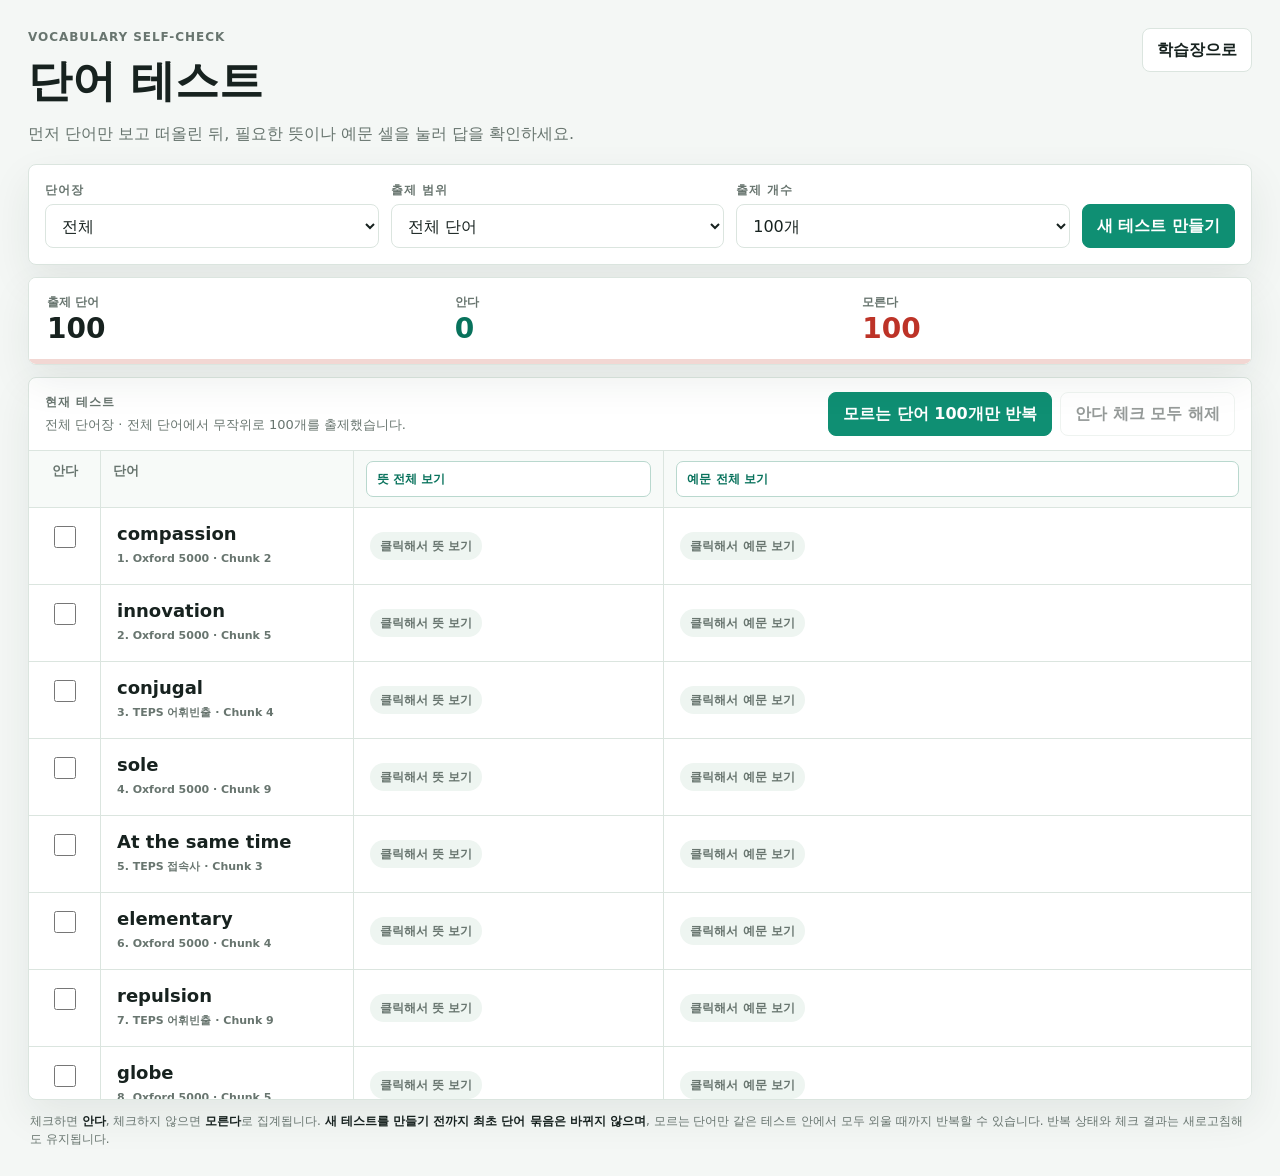
==== test.html @ 8a0ae0d2 "Keep repeats within the same test" ====
<!doctype html>
<html lang="ko">
  <head>
    <meta charset="utf-8">
    <meta name="viewport" content="width=device-width, initial-scale=1">
    <title>단어 테스트 | 단어 반복 연습장</title>
    <link rel="stylesheet" href="src/styles.css?v=20260724-same-test-repeat">
    <link rel="stylesheet" href="src/test.css?v=20260724-same-test-repeat">
  </head>
  <body>
    <div class="shell test-shell">
      <header class="topbar test-topbar">
        <div>
          <p class="eyebrow">Vocabulary self-check</p>
          <h1>단어 테스트</h1>
          <p class="test-intro">
            먼저 단어만 보고 떠올린 뒤, 필요한 뜻이나 예문 셀을 눌러 답을 확인하세요.
          </p>
        </div>
        <div class="top-actions">
          <a class="ghost-button page-link" href="index.html">학습장으로</a>
        </div>
      </header>

      <section class="test-controls" aria-label="테스트 설정">
        <label>
          <span class="field-label">단어장</span>
          <select id="testSourceSelect">
            <option value="all">전체</option>
            <option value="frequent">TEPS 어휘빈출</option>
            <option value="connectors">TEPS 접속사</option>
            <option value="oxford5000">Oxford 5000</option>
            <option value="awl">AWL570</option>
          </select>
        </label>
        <label>
          <span class="field-label">출제 범위</span>
          <select id="testScopeSelect">
            <option value="studied">학습 기록 있는 단어</option>
            <option value="all">전체 단어</option>
          </select>
        </label>
        <label>
          <span class="field-label">출제 개수</span>
          <select id="testCountSelect">
            <option value="100">100개</option>
            <option value="150">150개</option>
            <option value="200">200개</option>
          </select>
        </label>
        <button type="button" class="primary-button" id="newTestBtn">새 테스트 만들기</button>
      </section>

      <section class="test-summary" aria-label="테스트 현황" aria-live="polite">
        <div class="test-metric">
          <span>출제 단어</span>
          <strong id="testTotal">0</strong>
        </div>
        <div class="test-metric is-known">
          <span>안다</span>
          <strong id="knownCount">0</strong>
        </div>
        <div class="test-metric is-unknown">
          <span>모른다</span>
          <strong id="unknownCount">0</strong>
        </div>
        <div class="test-progress" aria-hidden="true">
          <span id="knownProgress"></span>
        </div>
      </section>

      <section class="test-table-card" aria-labelledby="testTableTitle">
        <div class="test-table-toolbar">
          <div>
            <p class="field-label" id="testTableTitle">현재 테스트</p>
            <p class="test-notice" id="testNotice"></p>
          </div>
          <div class="test-repeat-actions">
            <button type="button" class="primary-button" id="retryUnknownBtn" disabled>
              모르는 단어만 반복
            </button>
            <button type="button" class="ghost-button" id="resetKnownBtn" disabled>
              안다 체크 모두 해제
            </button>
          </div>
        </div>

        <div class="test-table-scroll">
          <table class="test-table">
            <thead>
              <tr>
                <th scope="col" class="test-known-heading">안다</th>
                <th scope="col">단어</th>
                <th scope="col">
                  <button
                    type="button"
                    class="test-column-toggle"
                    id="toggleAllMeanings"
                    aria-pressed="false"
                    aria-label="뜻 전체 표시"
                  >
                    뜻 전체 보기
                  </button>
                </th>
                <th scope="col">
                  <button
                    type="button"
                    class="test-column-toggle"
                    id="toggleAllExamples"
                    aria-pressed="false"
                    aria-label="예문 전체 표시"
                  >
                    예문 전체 보기
                  </button>
                </th>
              </tr>
            </thead>
            <tbody id="testRows"></tbody>
          </table>
        </div>
      </section>

      <p class="test-help">
        체크하면 <strong>안다</strong>, 체크하지 않으면 <strong>모른다</strong>로
        집계됩니다. <strong>새 테스트를 만들기 전까지 최초 단어 묶음은 바뀌지 않으며</strong>,
        모르는 단어만 같은 테스트 안에서 모두 외울 때까지 반복할 수 있습니다. 반복
        상태와 체크 결과는 새로고침해도 유지됩니다.
      </p>
    </div>

    <script src="src/words-data.js?v=20260724-same-test-repeat"></script>
    <script src="src/test.js?v=20260724-same-test-repeat"></script>
  </body>
</html>
---- src/styles.css ----
:root {
  color-scheme: light;
  --bg: #f4f7f5;
  --surface: #ffffff;
  --surface-soft: #eef5f1;
  --ink: #17221f;
  --muted: #68756f;
  --line: #dbe5df;
  --accent: #0f8f73;
  --accent-strong: #08725c;
  --accent-soft: #dff5ee;
  --blue: #2764ba;
  --yellow: #9a6b00;
  --red: #bd3327;
  --shadow: 0 16px 40px rgba(28, 45, 38, 0.08);
}

* {
  box-sizing: border-box;
}

body {
  margin: 0;
  background: var(--bg);
  color: var(--ink);
  font-family:
    Inter, ui-sans-serif, system-ui, -apple-system, BlinkMacSystemFont, "Segoe UI", sans-serif;
  line-height: 1.5;
}

button,
input,
select,
textarea {
  font: inherit;
}

button {
  cursor: pointer;
}

button:disabled {
  cursor: not-allowed;
  opacity: 0.45;
}

.shell {
  width: min(1440px, 100%);
  margin: 0 auto;
  padding: 28px;
}

.topbar {
  display: flex;
  align-items: center;
  justify-content: space-between;
  gap: 20px;
  margin-bottom: 18px;
}

.topbar h1 {
  margin: 2px 0 0;
  font-size: clamp(28px, 4vw, 44px);
  letter-spacing: 0;
}

.eyebrow,
.field-label {
  display: block;
  margin: 0;
  color: var(--muted);
  font-size: 12px;
  font-weight: 800;
  letter-spacing: 0.08em;
  text-transform: uppercase;
}

.top-actions,
.sound-actions,
.nav-row,
.answer-row {
  display: flex;
  align-items: center;
  gap: 10px;
  flex-wrap: wrap;
}

.ghost-button,
.primary-button,
.danger-button,
.status-buttons button,
.day-control button {
  min-height: 42px;
  border: 1px solid var(--line);
  border-radius: 8px;
  background: var(--surface);
  color: var(--ink);
  padding: 9px 14px;
  font-weight: 800;
}

.primary-button {
  border-color: var(--accent);
  background: var(--accent);
  color: #fff;
}

.primary-button:hover {
  background: var(--accent-strong);
}

.page-link {
  display: inline-flex;
  align-items: center;
  justify-content: center;
  text-decoration: none;
}

.danger-button {
  border-color: #f0c6c1;
  background: #fff4f2;
  color: var(--red);
}

.file-button {
  position: relative;
  overflow: hidden;
}

.file-button input {
  position: absolute;
  inset: 0;
  opacity: 0;
  pointer-events: none;
}

.dashboard {
  display: grid;
  grid-template-columns: minmax(230px, 1.2fr) repeat(4, minmax(140px, 1fr));
  gap: 12px;
  margin-bottom: 12px;
}

.day-panel,
.metric,
.chunk-plan,
.controls,
.trainer,
.queue-panel {
  border: 1px solid var(--line);
  border-radius: 8px;
  background: var(--surface);
  box-shadow: var(--shadow);
}

.day-panel,
.metric {
  min-height: 96px;
  padding: 18px;
}

.metric span {
  display: block;
  color: var(--muted);
  font-size: 13px;
  font-weight: 700;
}

.metric strong {
  display: block;
  margin-top: 6px;
  font-size: 30px;
  line-height: 1.1;
}

.day-control {
  display: grid;
  grid-template-columns: 44px minmax(72px, 1fr) 44px;
  gap: 8px;
  margin-top: 10px;
}

.day-control input,
.controls input,
.controls select,
.answer-row input {
  width: 100%;
  min-height: 42px;
  border: 1px solid var(--line);
  border-radius: 8px;
  background: #fff;
  color: var(--ink);
  padding: 9px 12px;
}

.chunk-plan {
  display: flex;
  justify-content: space-between;
  gap: 20px;
  padding: 16px;
  margin-bottom: 12px;
}

.chunk-plan > div {
  min-width: min(100%, 560px);
}

.chunk-plan p {
  align-self: center;
  max-width: 560px;
  margin: 0;
  color: var(--muted);
}

.chunk-strip {
  display: flex;
  gap: 8px;
  flex-wrap: wrap;
  margin-top: 8px;
}

.chunk-chip {
  display: inline-flex;
  flex-direction: column;
  gap: 1px;
  border: 1px solid var(--line);
  border-radius: 8px;
  background: var(--surface-soft);
  padding: 8px 12px;
  font-weight: 900;
}

.chunk-chip small {
  color: var(--muted);
  font-size: 11px;
  font-weight: 700;
}

.chunk-chip.is-focus {
  border-color: #92d9c8;
  background: var(--accent-soft);
  color: #075f4c;
}

.controls {
  display: grid;
  grid-template-columns: repeat(6, minmax(130px, 1fr)) minmax(200px, 1.4fr);
  gap: 12px;
  padding: 16px;
  margin-bottom: 16px;
}

.controls label {
  min-width: 0;
}

.workspace {
  display: grid;
  grid-template-columns: minmax(0, 1fr) 360px;
  gap: 16px;
  align-items: start;
}

.trainer,
.queue-panel {
  min-width: 0;
}

.trainer {
  padding: 22px;
}

.trainer-head,
.queue-head {
  display: flex;
  align-items: flex-start;
  justify-content: space-between;
  gap: 14px;
  margin-bottom: 16px;
}

.trainer-head h2 {
  margin: 2px 0 0;
  font-size: 26px;
}

.card-meta {
  display: flex;
  align-items: center;
  gap: 8px;
  flex-wrap: wrap;
  min-height: 32px;
  margin-bottom: 18px;
}

.badge,
.status-pill {
  display: inline-flex;
  align-items: center;
  min-height: 28px;
  border-radius: 999px;
  padding: 5px 10px;
  background: var(--surface-soft);
  color: var(--muted);
  font-size: 12px;
  font-weight: 850;
}

.status-easy {
  background: #def8e7;
  color: #126034;
}

.status-familiar {
  background: #e4f0ff;
  color: var(--blue);
}

.status-hard {
  background: #fff1cf;
  color: var(--yellow);
}

.status-critical {
  background: #ffe0dc;
  color: var(--red);
}

.status-new {
  background: var(--surface-soft);
  color: var(--muted);
}

.muted {
  color: var(--muted);
  font-size: 13px;
}

.card-body {
  min-height: 430px;
}

.word-line {
  display: grid;
  gap: 10px;
  margin-bottom: 18px;
}

.word-line h3 {
  margin: 0;
  overflow-wrap: anywhere;
  font-size: clamp(36px, 7vw, 72px);
  line-height: 1.05;
}

.word-heading,
.answer-word {
  display: flex;
  align-items: baseline;
  gap: 10px;
  flex-wrap: wrap;
}

.word-text {
  overflow-wrap: anywhere;
}

.pronunciation {
  color: var(--muted);
  font-size: 0.34em;
  font-weight: 800;
  letter-spacing: 0;
  white-space: nowrap;
}

.answer-word .pronunciation {
  font-size: 0.68em;
}

.word-line.large {
  min-height: 170px;
  align-content: center;
}

.word-line p {
  margin: 0;
  color: #25423a;
  font-size: 22px;
  font-weight: 800;
}

.example-box,
.prompt-block,
.expression-box,
.answer-panel,
.hidden-panel,
.feedback,
.empty-state {
  border: 1px solid var(--line);
  border-radius: 8px;
  padding: 16px;
  background: #fff;
}

.example-box {
  display: grid;
  gap: 10px;
  margin-top: 12px;
}

.example-en {
  margin: 0;
  color: #1f332e;
  font-size: 20px;
  font-weight: 750;
  overflow-wrap: anywhere;
}

.example-ko {
  margin: 0;
  color: var(--muted);
  font-size: 17px;
}

.expression-box {
  display: flex;
  align-items: center;
  gap: 12px;
  flex-wrap: wrap;
  margin-top: 12px;
  background: var(--surface-soft);
}

.expression-box span {
  color: var(--muted);
  font-size: 13px;
  font-weight: 800;
}

.expression-box strong {
  overflow-wrap: anywhere;
}

.hidden-panel {
  display: grid;
  min-height: 110px;
  place-items: center;
  margin-bottom: 14px;
  background: repeating-linear-gradient(
    135deg,
    #f6faf8,
    #f6faf8 12px,
    #edf4f1 12px,
    #edf4f1 24px
  );
  color: var(--muted);
  font-size: 22px;
  font-weight: 900;
}

.answer-panel {
  display: grid;
  gap: 8px;
  margin-bottom: 12px;
  border-color: #a8dece;
  background: var(--accent-soft);
}

.answer-panel strong {
  font-size: 26px;
}

.meaning-prompt {
  margin: 8px 0 0;
  color: #1f332e;
  font-size: 26px;
  font-weight: 850;
}

.answer-row {
  margin: 12px 0;
}

.answer-row input {
  flex: 1 1 260px;
  font-size: 18px;
}

.feedback {
  display: grid;
  gap: 4px;
  margin-top: 12px;
}

.feedback.correct {
  border-color: #a8dece;
  background: var(--accent-soft);
}

.feedback.wrong {
  border-color: #efb7ad;
  background: #fff2ef;
}

.status-buttons {
  display: grid;
  grid-template-columns: repeat(4, 1fr);
  gap: 10px;
  margin-top: 18px;
}

.status-buttons button.is-active {
  border-color: var(--accent);
  box-shadow: inset 0 0 0 2px var(--accent);
}

.nav-row {
  justify-content: space-between;
  margin-top: 14px;
}

.queue-panel {
  position: sticky;
  top: 16px;
  max-height: calc(100vh - 32px);
  padding: 16px;
  overflow: hidden;
}

.panel-tabs {
  display: grid;
  grid-template-columns: 1fr 1fr;
  gap: 6px;
  margin-bottom: 14px;
  padding: 4px;
  border-radius: 10px;
  background: var(--surface-soft);
}

.panel-tabs button {
  min-height: 38px;
  border: 0;
  border-radius: 7px;
  background: transparent;
  color: var(--muted);
  font-weight: 850;
}

.panel-tabs button[aria-selected="true"] {
  background: #fff;
  color: var(--accent-strong);
  box-shadow: 0 2px 10px rgba(28, 45, 38, 0.08);
}

.panel-tabs span {
  display: inline-grid;
  min-width: 22px;
  min-height: 22px;
  place-items: center;
  margin-left: 3px;
  border-radius: 999px;
  background: var(--accent-soft);
  color: var(--accent-strong);
  font-size: 11px;
}

.queue-head {
  align-items: center;
  margin-bottom: 10px;
}

.queue-head strong {
  display: block;
  margin-top: 2px;
  font-size: 20px;
}

.queue-list {
  display: grid;
  gap: 8px;
  max-height: calc(100vh - 150px);
  overflow: auto;
  padding-right: 4px;
}

.queue-item {
  display: grid;
  grid-template-columns: 36px minmax(0, 1fr);
  gap: 4px 8px;
  width: 100%;
  border: 1px solid var(--line);
  border-radius: 8px;
  background: #fff;
  padding: 10px;
  text-align: left;
}

.queue-item span {
  grid-row: span 2;
  color: var(--muted);
  font-size: 12px;
  font-weight: 900;
}

.queue-item strong,
.queue-item small {
  overflow: hidden;
  text-overflow: ellipsis;
  white-space: nowrap;
}

.queue-item small {
  color: var(--muted);
}

.queue-item.is-active {
  border-color: var(--accent);
  background: var(--accent-soft);
}

.queue-empty,
.queue-more {
  margin: 8px 0;
}

.selection-hint {
  margin: 2px 0 0;
  color: var(--muted);
  font-size: 12px;
}

.save-source::selection {
  background: #a8dece;
  color: var(--ink);
}

.selection-save-popover {
  position: fixed;
  z-index: 50;
  min-height: 38px;
  border: 1px solid var(--accent);
  border-radius: 8px;
  background: var(--accent);
  color: #fff;
  padding: 8px 12px;
  box-shadow: 0 10px 28px rgba(15, 143, 115, 0.28);
  font-size: 13px;
  font-weight: 850;
}

.selection-save-popover[hidden] {
  display: none;
}

.saved-empty {
  display: grid;
  gap: 6px;
  min-height: 180px;
  place-items: center;
  align-content: center;
  padding: 20px;
  border: 1px dashed var(--line);
  border-radius: 8px;
  color: var(--muted);
  text-align: center;
}

.saved-empty p {
  margin: 0;
  font-size: 13px;
}

.saved-word-card {
  display: grid;
  gap: 8px;
  border: 1px solid var(--line);
  border-radius: 8px;
  background: #fff;
  padding: 12px;
}

.saved-word-head,
.saved-word-actions {
  display: flex;
  align-items: center;
  justify-content: space-between;
  gap: 8px;
}

.saved-word-head strong {
  min-width: 0;
  overflow-wrap: anywhere;
  font-size: 18px;
}

.saved-word-head button {
  border: 0;
  background: transparent;
  color: var(--red);
  padding: 4px;
  font-size: 12px;
  font-weight: 800;
}

.saved-word-card > small,
.saved-example-ko {
  color: var(--muted);
}

.saved-example,
.saved-example-ko {
  margin: 0;
  font-size: 13px;
}

.saved-example {
  color: #1f332e;
  font-weight: 700;
}

.saved-note {
  width: 100%;
  resize: vertical;
  border: 1px solid var(--line);
  border-radius: 7px;
  background: var(--surface-soft);
  color: var(--ink);
  padding: 8px 10px;
  font-size: 13px;
}

.saved-word-actions {
  justify-content: flex-end;
}

.saved-word-actions .ghost-button {
  min-height: 34px;
  padding: 6px 10px;
  font-size: 12px;
}

.empty-state {
  display: grid;
  min-height: 260px;
  place-items: center;
  text-align: center;
}

.empty-state h3,
.empty-state p {
  margin: 0;
}

@media (max-width: 1100px) {
  .dashboard {
    grid-template-columns: repeat(2, minmax(0, 1fr));
  }

  .controls {
    grid-template-columns: repeat(3, minmax(0, 1fr));
  }

  .workspace {
    grid-template-columns: 1fr;
  }

  .queue-panel {
    position: static;
    max-height: none;
  }

  .queue-list {
    max-height: 360px;
  }
}

@media (max-width: 720px) {
  .shell {
    padding: 16px;
  }

  .topbar,
  .chunk-plan,
  .trainer-head {
    align-items: stretch;
    flex-direction: column;
  }

  .top-actions,
  .sound-actions,
  .nav-row {
    width: 100%;
  }

  .top-actions > *,
  .sound-actions > *,
  .nav-row > * {
    flex: 1;
  }

  .dashboard,
  .controls {
    grid-template-columns: 1fr;
  }

  .trainer {
    padding: 16px;
  }

  .status-buttons {
    grid-template-columns: repeat(2, 1fr);
  }

  .word-line h3 {
    font-size: 42px;
  }

  .card-body {
    min-height: 360px;
  }
}
---- src/test.css ----
.test-shell {
  width: min(1600px, 100%);
}

.test-topbar {
  align-items: flex-start;
}

.test-intro {
  max-width: 760px;
  margin: 8px 0 0;
  color: var(--muted);
}

.test-controls,
.test-summary,
.test-table-card {
  border: 1px solid var(--line);
  border-radius: 8px;
  background: var(--surface);
  box-shadow: var(--shadow);
}

.test-controls {
  display: grid;
  grid-template-columns: repeat(3, minmax(160px, 1fr)) auto;
  gap: 12px;
  align-items: end;
  margin-bottom: 12px;
  padding: 16px;
}

.test-controls label {
  min-width: 0;
}

.test-controls select {
  width: 100%;
  min-height: 44px;
  margin-top: 5px;
  border: 1px solid var(--line);
  border-radius: 8px;
  background: #fff;
  color: var(--ink);
  padding: 9px 12px;
}

.test-controls .primary-button {
  min-height: 44px;
  white-space: nowrap;
}

.test-summary {
  position: relative;
  display: grid;
  grid-template-columns: repeat(3, minmax(140px, 1fr));
  gap: 1px;
  overflow: hidden;
  margin-bottom: 12px;
}

.test-metric {
  padding: 15px 18px 19px;
  background: #fff;
}

.test-metric span {
  display: block;
  color: var(--muted);
  font-size: 12px;
  font-weight: 800;
}

.test-metric strong {
  display: block;
  margin-top: 2px;
  font-size: 28px;
  line-height: 1.15;
}

.test-metric.is-known strong {
  color: var(--accent-strong);
}

.test-metric.is-unknown strong {
  color: var(--red);
}

.test-progress {
  position: absolute;
  inset: auto 0 0;
  height: 5px;
  background: #f2d7d3;
}

.test-progress span {
  display: block;
  width: 0;
  height: 100%;
  background: var(--accent);
  transition: width 160ms ease;
}

.test-summary.is-complete .test-progress {
  background: var(--accent-soft);
}

.test-summary.is-complete .test-metric.is-unknown strong {
  color: var(--accent-strong);
}

.test-table-card {
  overflow: hidden;
}

.test-table-toolbar {
  display: flex;
  align-items: center;
  justify-content: space-between;
  gap: 16px;
  padding: 14px 16px;
  border-bottom: 1px solid var(--line);
}

.test-repeat-actions {
  display: flex;
  align-items: center;
  justify-content: flex-end;
  gap: 8px;
  flex-wrap: wrap;
}

.test-repeat-actions button {
  white-space: nowrap;
}

.test-notice {
  margin: 4px 0 0;
  color: var(--muted);
  font-size: 13px;
}

.test-table-scroll {
  max-height: 72vh;
  overflow: auto;
}

.test-table {
  width: 100%;
  min-width: 960px;
  border-collapse: separate;
  border-spacing: 0;
  table-layout: fixed;
}

.test-table th,
.test-table td {
  border-right: 1px solid var(--line);
  border-bottom: 1px solid var(--line);
  vertical-align: top;
}

.test-table tr > :last-child {
  border-right: 0;
}

.test-table tbody tr:last-child > * {
  border-bottom: 0;
}

.test-table thead th {
  position: sticky;
  z-index: 3;
  top: 0;
  height: 56px;
  background: #f7faf8;
  padding: 10px 12px;
  color: var(--muted);
  font-size: 13px;
  font-weight: 900;
  text-align: left;
}

.test-table thead th:nth-child(1) {
  width: 72px;
  text-align: center;
}

.test-table thead th:nth-child(2) {
  width: 22%;
}

.test-table thead th:nth-child(3) {
  width: 27%;
}

.test-table thead th:nth-child(4) {
  width: 51%;
}

.test-column-toggle {
  width: 100%;
  min-height: 36px;
  border: 1px solid #b9d8ce;
  border-radius: 7px;
  background: #fff;
  color: var(--accent-strong);
  padding: 7px 10px;
  font-size: 12px;
  font-weight: 900;
  text-align: left;
}

.test-column-toggle[aria-pressed="true"] {
  border-color: var(--accent);
  background: var(--accent-soft);
}

.test-known-cell {
  padding: 18px 12px;
  text-align: center;
}

.test-known-checkbox {
  width: 22px;
  height: 22px;
  margin: 0;
  accent-color: var(--accent);
  cursor: pointer;
}

.test-word-cell {
  padding: 14px 16px;
  background: #fff;
  text-align: left;
}

.test-word-cell strong,
.test-word-cell small {
  display: block;
  overflow-wrap: anywhere;
}

.test-word-cell strong {
  color: var(--ink);
  font-size: 18px;
  line-height: 1.3;
}

.test-word-cell small {
  margin-top: 5px;
  color: var(--muted);
  font-size: 11px;
  font-weight: 750;
}

.test-answer-cell {
  padding: 0;
  background: #fff;
}

.test-cell-toggle {
  display: block;
  width: 100%;
  min-height: 76px;
  border: 0;
  border-radius: 0;
  background: #fff;
  color: var(--ink);
  padding: 14px 16px;
  text-align: left;
}

.test-cell-toggle:hover,
.test-cell-toggle:focus-visible {
  background: var(--surface-soft);
}

.test-cell-toggle:focus-visible,
.test-column-toggle:focus-visible,
.test-known-checkbox:focus-visible {
  outline: 3px solid rgba(15, 143, 115, 0.34);
  outline-offset: -3px;
}

.test-cell-toggle.is-revealed {
  background: #f5fbf8;
}

.test-hidden-prompt {
  display: inline-flex;
  align-items: center;
  min-height: 28px;
  border-radius: 999px;
  background: var(--surface-soft);
  color: var(--muted);
  padding: 5px 10px;
  font-size: 12px;
  font-weight: 850;
}

.test-answer-primary,
.test-answer-secondary,
.test-answer-empty {
  display: block;
  overflow-wrap: anywhere;
}

.test-answer-primary {
  color: #1f332e;
  font-size: 15px;
  font-weight: 800;
}

.test-answer-secondary {
  margin-top: 7px;
  color: var(--muted);
  font-size: 13px;
}

.test-answer-empty {
  color: var(--muted);
  font-size: 13px;
  font-weight: 750;
}

.test-table tbody tr.is-known > .test-known-cell,
.test-table tbody tr.is-known > .test-word-cell {
  background: #eef9f5;
}

.test-table-empty {
  padding: 56px 20px;
  color: var(--muted);
  text-align: center;
}

.test-help {
  margin: 12px 2px 0;
  color: var(--muted);
  font-size: 12px;
}

.test-help strong,
.test-table-empty strong {
  color: var(--ink);
}

@media (max-width: 900px) {
  .test-controls {
    grid-template-columns: repeat(2, minmax(0, 1fr));
  }

  .test-controls .primary-button {
    width: 100%;
  }
}

@media (max-width: 720px) {
  .test-controls {
    grid-template-columns: 1fr;
  }

  .test-summary {
    grid-template-columns: repeat(3, minmax(0, 1fr));
  }

  .test-metric {
    padding: 12px 13px 17px;
  }

  .test-metric strong {
    font-size: 23px;
  }

  .test-table-toolbar {
    align-items: stretch;
    flex-direction: column;
  }

  .test-repeat-actions {
    display: grid;
    grid-template-columns: 1fr;
    width: 100%;
  }

  .test-repeat-actions button {
    width: 100%;
  }

  .test-table-scroll {
    max-height: 70vh;
  }

  .test-table {
    min-width: 760px;
  }

  .test-table thead th:nth-child(1) {
    left: 0;
    width: 56px;
    z-index: 5;
  }

  .test-table thead th:nth-child(2) {
    left: 56px;
    width: 164px;
    z-index: 5;
  }

  .test-table thead th:nth-child(3) {
    width: 200px;
  }

  .test-table thead th:nth-child(4) {
    width: 340px;
  }

  .test-known-cell,
  .test-word-cell {
    position: sticky;
    z-index: 2;
  }

  .test-known-cell {
    left: 0;
    background: #fff;
  }

  .test-word-cell {
    left: 56px;
    box-shadow: 8px 0 12px -12px rgba(23, 34, 31, 0.48);
  }
}
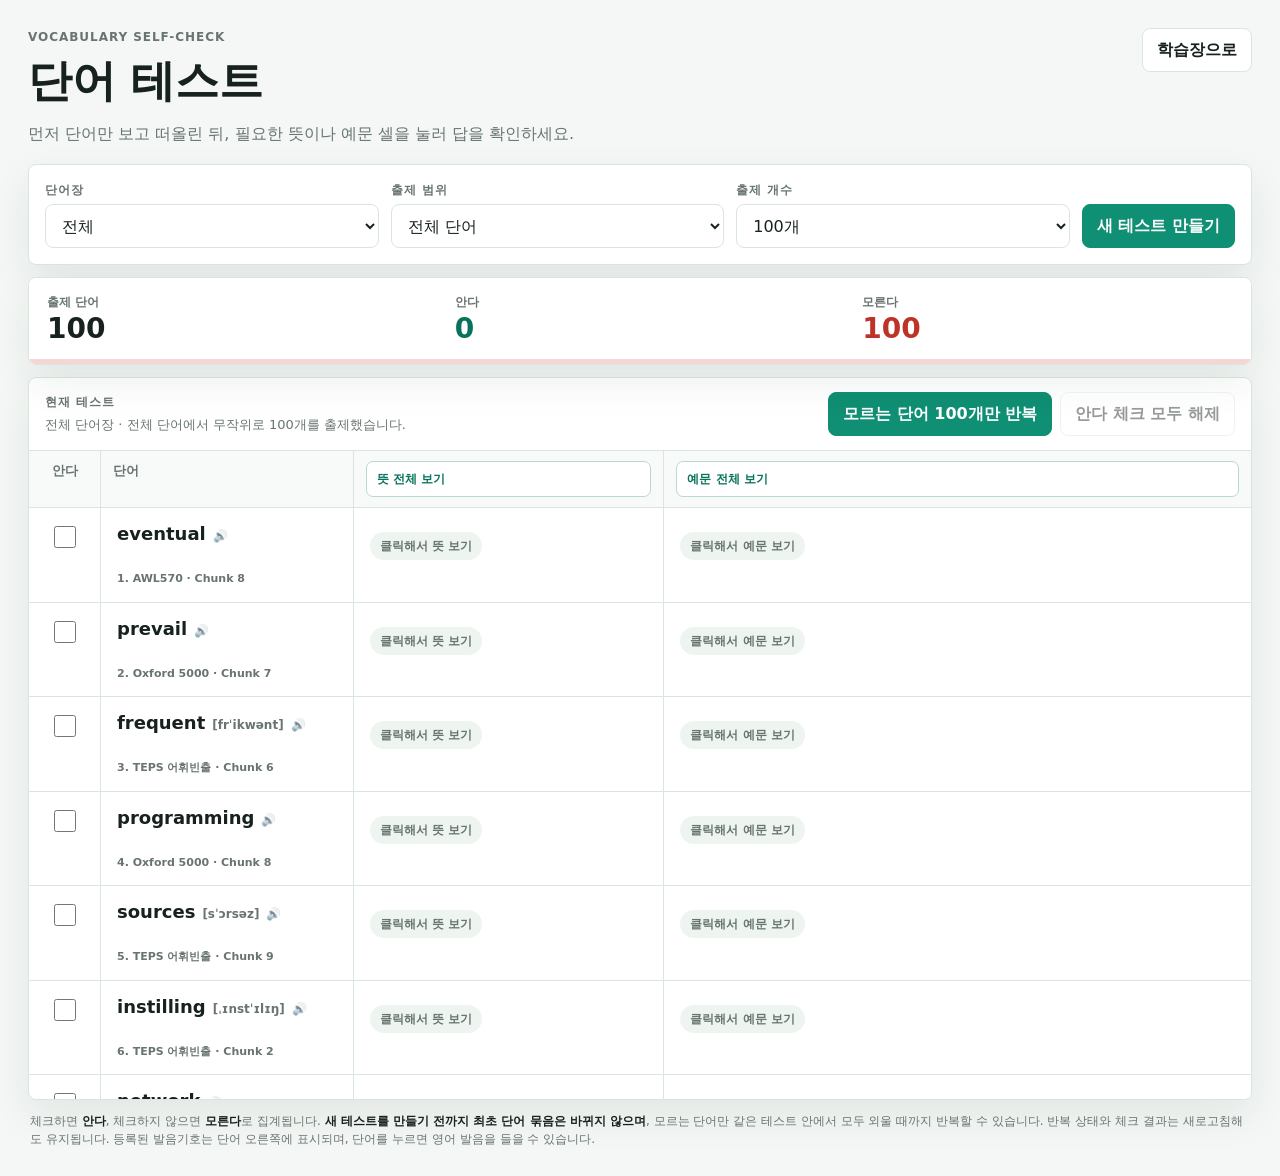
==== commit 22829c90: "Add pronunciation audio to tests" ====
--- a/test.html
+++ b/test.html
@@ -4,8 +4,8 @@
     <meta charset="utf-8">
     <meta name="viewport" content="width=device-width, initial-scale=1">
     <title>단어 테스트 | 단어 반복 연습장</title>
-    <link rel="stylesheet" href="src/styles.css?v=20260724-same-test-repeat">
-    <link rel="stylesheet" href="src/test.css?v=20260724-same-test-repeat">
+    <link rel="stylesheet" href="src/styles.css?v=20260724-test-pronunciation-audio">
+    <link rel="stylesheet" href="src/test.css?v=20260724-test-pronunciation-audio">
   </head>
   <body>
     <div class="shell test-shell">
@@ -124,11 +124,12 @@
         체크하면 <strong>안다</strong>, 체크하지 않으면 <strong>모른다</strong>로
         집계됩니다. <strong>새 테스트를 만들기 전까지 최초 단어 묶음은 바뀌지 않으며</strong>,
         모르는 단어만 같은 테스트 안에서 모두 외울 때까지 반복할 수 있습니다. 반복
-        상태와 체크 결과는 새로고침해도 유지됩니다.
+        상태와 체크 결과는 새로고침해도 유지됩니다. 등록된 발음기호는 단어 오른쪽에
+        표시되며, 단어를 누르면 영어 발음을 들을 수 있습니다.
       </p>
     </div>
 
-    <script src="src/words-data.js?v=20260724-same-test-repeat"></script>
-    <script src="src/test.js?v=20260724-same-test-repeat"></script>
+    <script src="src/words-data.js?v=20260724-test-pronunciation-audio"></script>
+    <script src="src/test.js?v=20260724-test-pronunciation-audio"></script>
   </body>
 </html>
--- a/src/test.css
+++ b/src/test.css
@@ -235,16 +235,69 @@
   text-align: left;
 }
 
-.test-word-cell strong,
+.test-word-cell .test-word-text,
 .test-word-cell small {
   display: block;
   overflow-wrap: anywhere;
 }
 
-.test-word-cell strong {
+.test-word-speak {
+  display: flex;
+  align-items: baseline;
+  flex-wrap: wrap;
+  gap: 3px 7px;
+  width: 100%;
+  min-height: 44px;
+  padding: 0;
+  border: 0;
+  border-radius: 5px;
+  background: transparent;
+  color: inherit;
+  font: inherit;
+  text-align: left;
+  cursor: pointer;
+}
+
+.test-word-speak:hover .test-word-text,
+.test-word-speak:focus-visible .test-word-text,
+.test-word-speak.is-speaking .test-word-text {
+  color: var(--accent-strong);
+  text-decoration: underline;
+  text-underline-offset: 3px;
+}
+
+.test-word-speak:focus-visible {
+  outline: 3px solid var(--accent);
+  outline-offset: 3px;
+}
+
+.test-word-cell .test-word-text {
   color: var(--ink);
   font-size: 18px;
+  font-weight: 900;
   line-height: 1.3;
+}
+
+.test-word-pronunciation {
+  color: var(--muted);
+  font-size: 12px;
+  font-weight: 800;
+  letter-spacing: 0;
+  line-height: 1.35;
+  overflow-wrap: anywhere;
+}
+
+.test-word-audio-icon {
+  color: var(--accent-strong);
+  font-size: 12px;
+  line-height: 1;
+  opacity: 0.62;
+}
+
+.test-word-speak:hover .test-word-audio-icon,
+.test-word-speak:focus-visible .test-word-audio-icon,
+.test-word-speak.is-speaking .test-word-audio-icon {
+  opacity: 1;
 }
 
 .test-word-cell small {
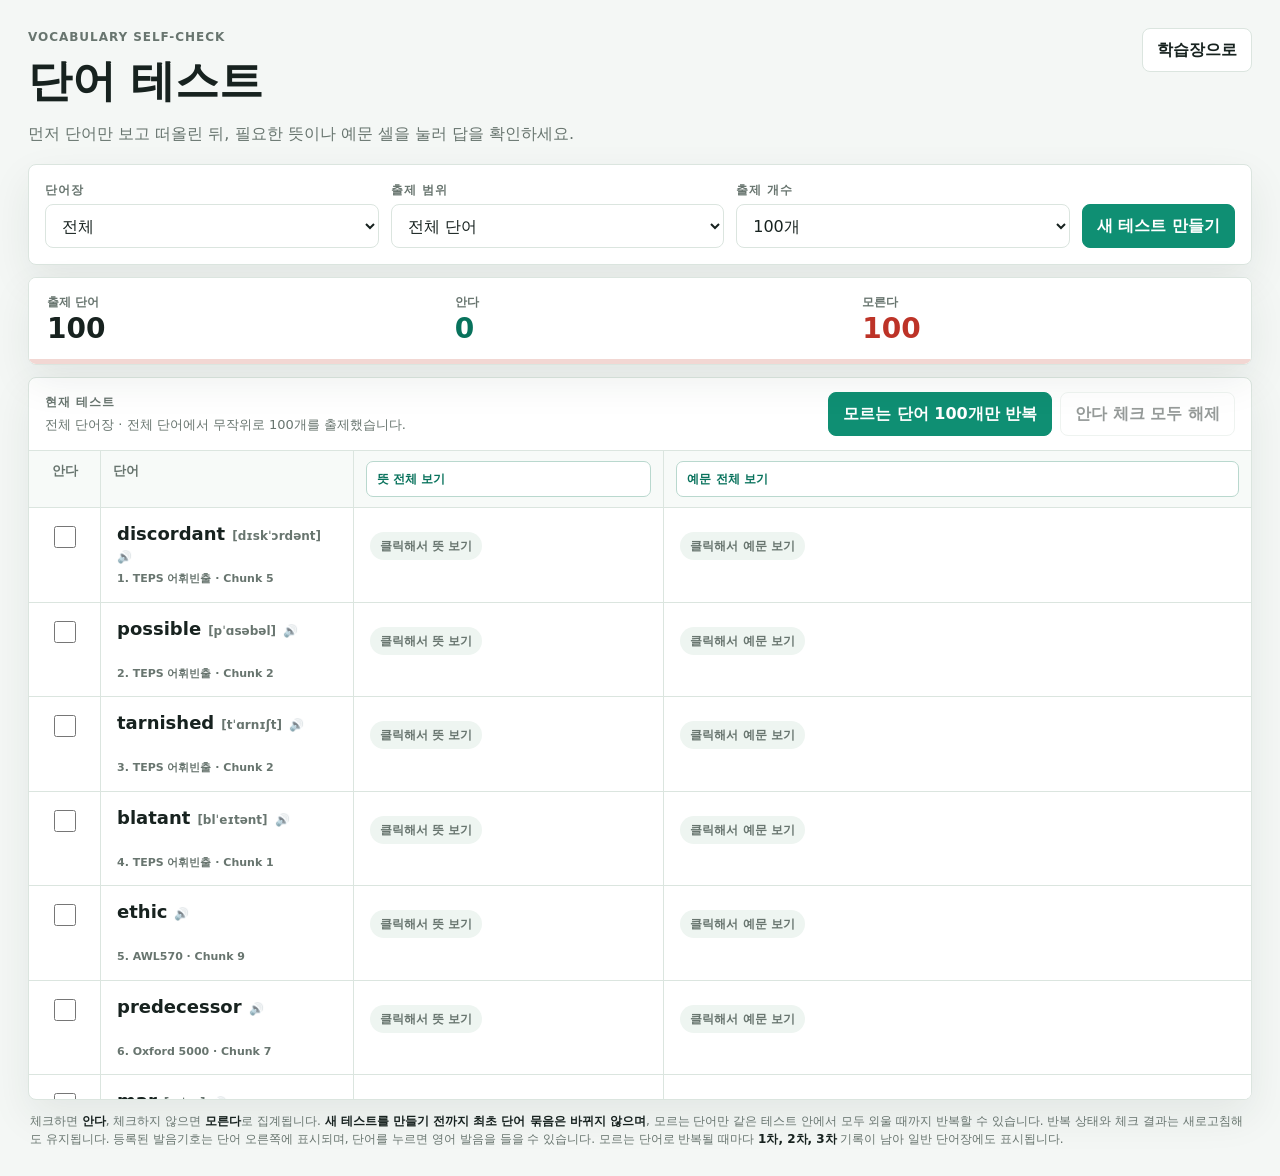
==== commit b739d82d: "Track test retry stages" ====
--- a/test.html
+++ b/test.html
@@ -4,8 +4,8 @@
     <meta charset="utf-8">
     <meta name="viewport" content="width=device-width, initial-scale=1">
     <title>단어 테스트 | 단어 반복 연습장</title>
-    <link rel="stylesheet" href="src/styles.css?v=20260724-test-pronunciation-audio">
-    <link rel="stylesheet" href="src/test.css?v=20260724-test-pronunciation-audio">
+    <link rel="stylesheet" href="src/styles.css?v=20260724-test-retry-stage">
+    <link rel="stylesheet" href="src/test.css?v=20260724-test-retry-stage">
   </head>
   <body>
     <div class="shell test-shell">
@@ -125,11 +125,12 @@
         집계됩니다. <strong>새 테스트를 만들기 전까지 최초 단어 묶음은 바뀌지 않으며</strong>,
         모르는 단어만 같은 테스트 안에서 모두 외울 때까지 반복할 수 있습니다. 반복
         상태와 체크 결과는 새로고침해도 유지됩니다. 등록된 발음기호는 단어 오른쪽에
-        표시되며, 단어를 누르면 영어 발음을 들을 수 있습니다.
+        표시되며, 단어를 누르면 영어 발음을 들을 수 있습니다. 모르는 단어로 반복될
+        때마다 <strong>1차, 2차, 3차</strong> 기록이 남아 일반 단어장에도 표시됩니다.
       </p>
     </div>
 
-    <script src="src/words-data.js?v=20260724-test-pronunciation-audio"></script>
-    <script src="src/test.js?v=20260724-test-pronunciation-audio"></script>
+    <script src="src/words-data.js?v=20260724-test-retry-stage"></script>
+    <script src="src/test.js?v=20260724-test-retry-stage"></script>
   </body>
 </html>
--- a/src/styles.css
+++ b/src/styles.css
@@ -88,7 +88,6 @@
 .ghost-button,
 .primary-button,
 .danger-button,
-.status-buttons button,
 .day-control button {
   min-height: 42px;
   border: 1px solid var(--line);
@@ -294,7 +293,7 @@
 }
 
 .badge,
-.status-pill {
+.retry-stage-pill {
   display: inline-flex;
   align-items: center;
   min-height: 28px;
@@ -306,29 +305,19 @@
   font-weight: 850;
 }
 
-.status-easy {
-  background: #def8e7;
-  color: #126034;
-}
-
-.status-familiar {
-  background: #e4f0ff;
-  color: var(--blue);
-}
-
-.status-hard {
+.retry-stage-1 {
   background: #fff1cf;
-  color: var(--yellow);
-}
-
-.status-critical {
+  color: #8a5700;
+}
+
+.retry-stage-2 {
+  background: #ffe7d3;
+  color: #a34510;
+}
+
+.retry-stage-3 {
   background: #ffe0dc;
   color: var(--red);
-}
-
-.status-new {
-  background: var(--surface-soft);
-  color: var(--muted);
 }
 
 .muted {
@@ -502,18 +491,6 @@
   background: #fff2ef;
 }
 
-.status-buttons {
-  display: grid;
-  grid-template-columns: repeat(4, 1fr);
-  gap: 10px;
-  margin-top: 18px;
-}
-
-.status-buttons button.is-active {
-  border-color: var(--accent);
-  box-shadow: inset 0 0 0 2px var(--accent);
-}
-
 .nav-row {
   justify-content: space-between;
   margin-top: 14px;
@@ -595,7 +572,7 @@
   text-align: left;
 }
 
-.queue-item span {
+.queue-item > .queue-index {
   grid-row: span 2;
   color: var(--muted);
   font-size: 12px;
@@ -603,14 +580,30 @@
 }
 
 .queue-item strong,
-.queue-item small {
+.queue-meta-row small {
   overflow: hidden;
   text-overflow: ellipsis;
   white-space: nowrap;
 }
 
-.queue-item small {
-  color: var(--muted);
+.queue-meta-row {
+  display: flex;
+  align-items: center;
+  gap: 7px;
+  min-width: 0;
+}
+
+.queue-meta-row small {
+  min-width: 0;
+  flex: 1;
+  color: var(--muted);
+}
+
+.queue-retry-stage {
+  flex: 0 0 auto;
+  min-height: 22px;
+  padding: 3px 7px;
+  font-size: 11px;
 }
 
 .queue-item.is-active {
@@ -807,10 +800,6 @@
     padding: 16px;
   }
 
-  .status-buttons {
-    grid-template-columns: repeat(2, 1fr);
-  }
-
   .word-line h3 {
     font-size: 42px;
   }
--- a/src/test.css
+++ b/src/test.css
@@ -287,6 +287,12 @@
   overflow-wrap: anywhere;
 }
 
+.test-retry-stage {
+  min-height: 22px;
+  padding: 3px 7px;
+  font-size: 11px;
+}
+
 .test-word-audio-icon {
   color: var(--accent-strong);
   font-size: 12px;
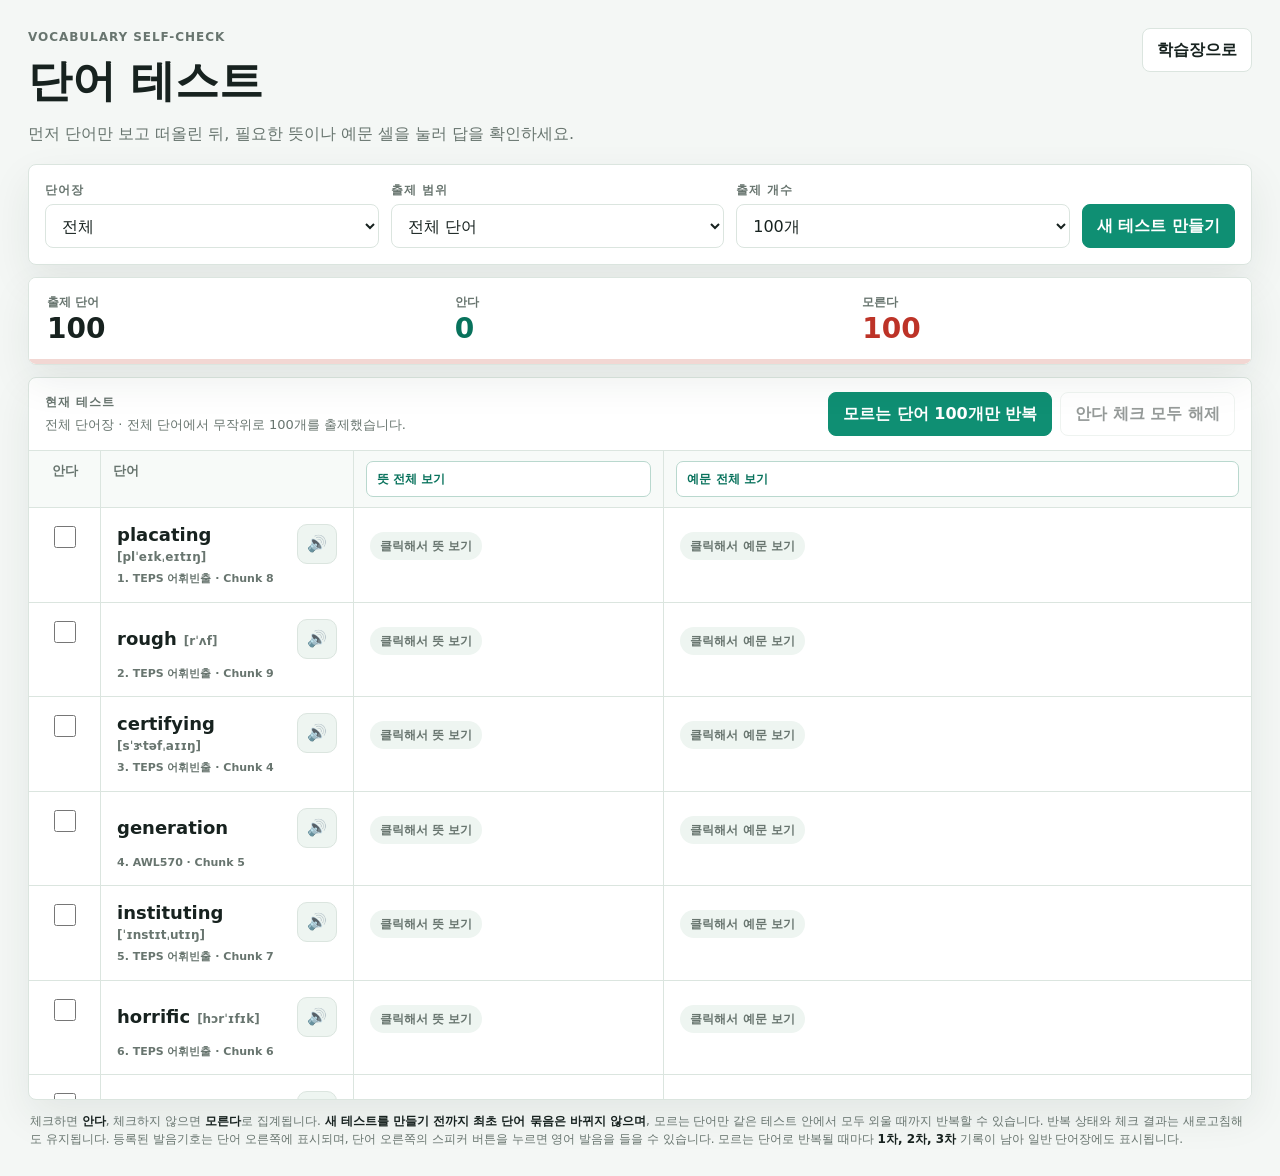
==== commit 5401d9c8: "Separate test audio buttons" ====
--- a/test.html
+++ b/test.html
@@ -4,8 +4,8 @@
     <meta charset="utf-8">
     <meta name="viewport" content="width=device-width, initial-scale=1">
     <title>단어 테스트 | 단어 반복 연습장</title>
-    <link rel="stylesheet" href="src/styles.css?v=20260724-test-retry-stage">
-    <link rel="stylesheet" href="src/test.css?v=20260724-test-retry-stage">
+    <link rel="stylesheet" href="src/styles.css?v=20260724-speaker-button">
+    <link rel="stylesheet" href="src/test.css?v=20260724-speaker-button">
   </head>
   <body>
     <div class="shell test-shell">
@@ -125,12 +125,13 @@
         집계됩니다. <strong>새 테스트를 만들기 전까지 최초 단어 묶음은 바뀌지 않으며</strong>,
         모르는 단어만 같은 테스트 안에서 모두 외울 때까지 반복할 수 있습니다. 반복
         상태와 체크 결과는 새로고침해도 유지됩니다. 등록된 발음기호는 단어 오른쪽에
-        표시되며, 단어를 누르면 영어 발음을 들을 수 있습니다. 모르는 단어로 반복될
-        때마다 <strong>1차, 2차, 3차</strong> 기록이 남아 일반 단어장에도 표시됩니다.
+        표시되며, 단어 오른쪽의 스피커 버튼을 누르면 영어 발음을 들을 수 있습니다.
+        모르는 단어로 반복될 때마다 <strong>1차, 2차, 3차</strong> 기록이 남아 일반
+        단어장에도 표시됩니다.
       </p>
     </div>
 
-    <script src="src/words-data.js?v=20260724-test-retry-stage"></script>
-    <script src="src/test.js?v=20260724-test-retry-stage"></script>
+    <script src="src/words-data.js?v=20260724-speaker-button"></script>
+    <script src="src/test.js?v=20260724-speaker-button"></script>
   </body>
 </html>
--- a/src/test.css
+++ b/src/test.css
@@ -241,29 +241,49 @@
   overflow-wrap: anywhere;
 }
 
-.test-word-speak {
+.test-word-line {
+  display: grid;
+  grid-template-columns: minmax(0, 1fr) auto;
+  align-items: center;
+  gap: 8px;
+  min-width: 0;
+  min-height: 44px;
+}
+
+.test-word-details {
   display: flex;
   align-items: baseline;
   flex-wrap: wrap;
   gap: 3px 7px;
-  width: 100%;
-  min-height: 44px;
+  min-width: 0;
+}
+
+.test-word-speak {
+  display: inline-flex;
+  align-items: center;
+  justify-content: center;
+  width: 40px;
+  min-width: 40px;
+  height: 40px;
+  min-height: 40px;
   padding: 0;
-  border: 0;
-  border-radius: 5px;
-  background: transparent;
-  color: inherit;
-  font: inherit;
-  text-align: left;
+  border: 1px solid var(--line);
+  border-radius: 10px;
+  background: var(--surface-soft);
+  color: var(--accent-strong);
   cursor: pointer;
 }
 
-.test-word-speak:hover .test-word-text,
-.test-word-speak:focus-visible .test-word-text,
-.test-word-speak.is-speaking .test-word-text {
-  color: var(--accent-strong);
-  text-decoration: underline;
-  text-underline-offset: 3px;
+.test-word-speak:hover,
+.test-word-speak:focus-visible {
+  border-color: var(--accent);
+  background: var(--accent-soft);
+}
+
+.test-word-speak.is-speaking {
+  border-color: var(--accent);
+  background: var(--accent);
+  color: #fff;
 }
 
 .test-word-speak:focus-visible {
@@ -294,10 +314,9 @@
 }
 
 .test-word-audio-icon {
-  color: var(--accent-strong);
-  font-size: 12px;
+  font-size: 16px;
   line-height: 1;
-  opacity: 0.62;
+  opacity: 0.78;
 }
 
 .test-word-speak:hover .test-word-audio-icon,
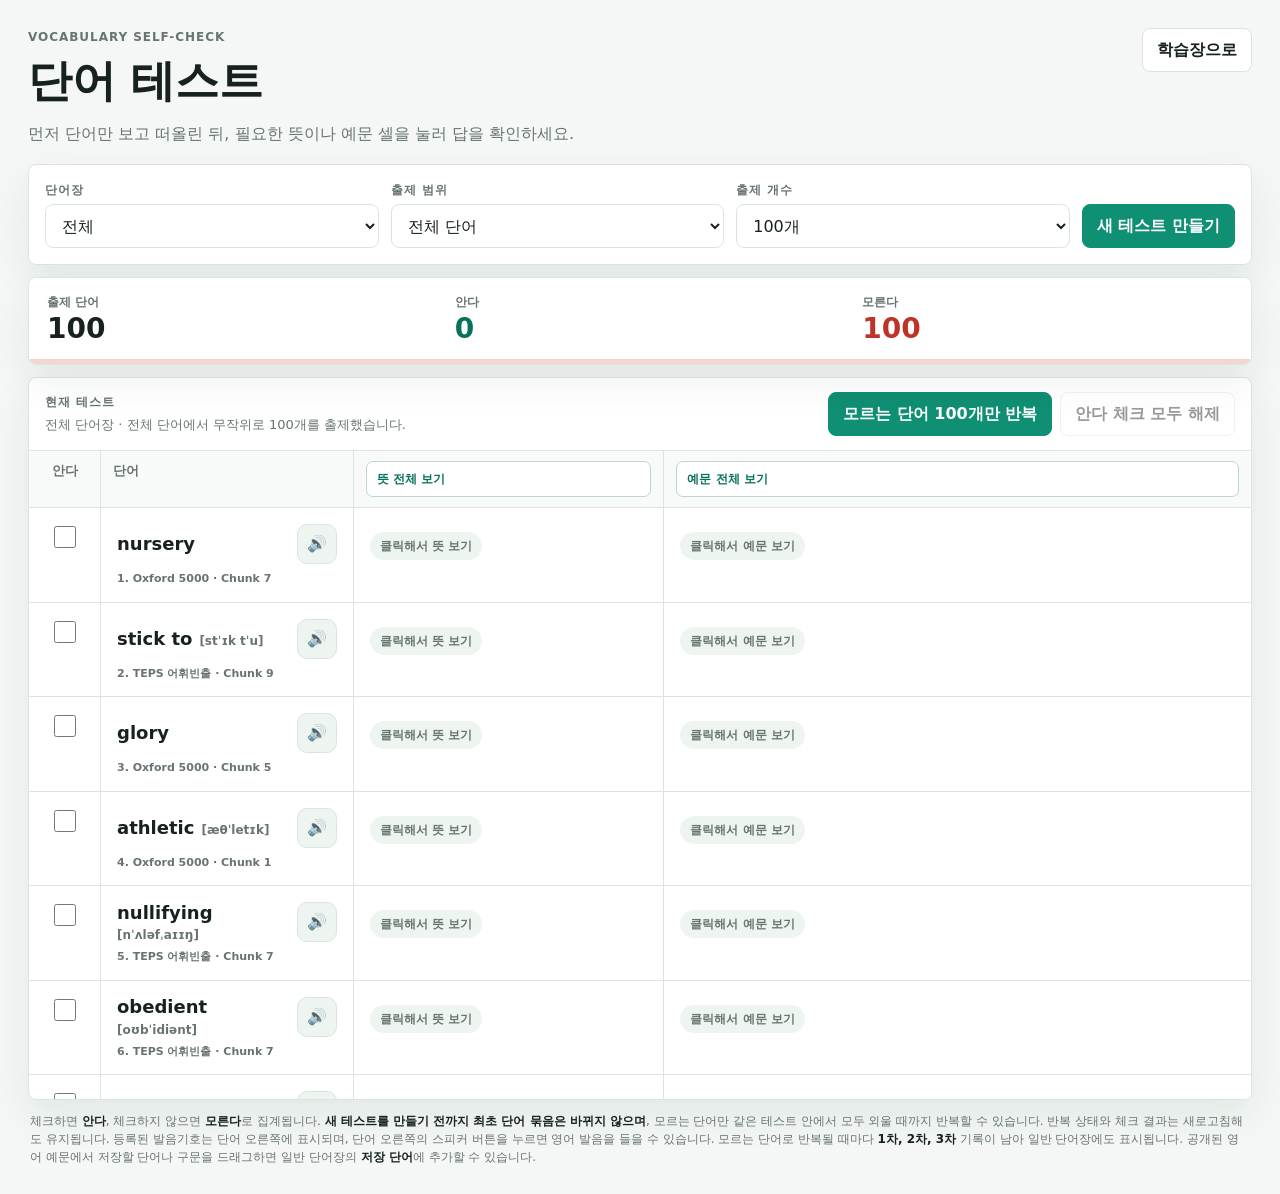
==== commit 219529e8: "Save dragged example phrases from tests to word list Lets users drag text from revealed example sent" ====
--- a/test.html
+++ b/test.html
@@ -4,8 +4,8 @@
     <meta charset="utf-8">
     <meta name="viewport" content="width=device-width, initial-scale=1">
     <title>단어 테스트 | 단어 반복 연습장</title>
-    <link rel="stylesheet" href="src/styles.css?v=20260724-speaker-button">
-    <link rel="stylesheet" href="src/test.css?v=20260724-speaker-button">
+    <link rel="stylesheet" href="src/styles.css?v=20260724-test-example-save">
+    <link rel="stylesheet" href="src/test.css?v=20260724-test-example-save">
   </head>
   <body>
     <div class="shell test-shell">
@@ -127,11 +127,29 @@
         상태와 체크 결과는 새로고침해도 유지됩니다. 등록된 발음기호는 단어 오른쪽에
         표시되며, 단어 오른쪽의 스피커 버튼을 누르면 영어 발음을 들을 수 있습니다.
         모르는 단어로 반복될 때마다 <strong>1차, 2차, 3차</strong> 기록이 남아 일반
-        단어장에도 표시됩니다.
+        단어장에도 표시됩니다. 공개된 영어 예문에서 저장할 단어나 구문을 드래그하면
+        일반 단어장의 <strong>저장 단어</strong>에 추가할 수 있습니다.
       </p>
     </div>
 
-    <script src="src/words-data.js?v=20260724-speaker-button"></script>
-    <script src="src/test.js?v=20260724-speaker-button"></script>
+    <button
+      type="button"
+      class="selection-save-popover"
+      id="selectionSavePopover"
+      aria-label="선택한 예문 표현 저장"
+      hidden
+    >
+      선택 저장
+    </button>
+    <div
+      class="test-selection-status"
+      id="testSelectionStatus"
+      role="status"
+      aria-live="polite"
+      aria-atomic="true"
+    ></div>
+
+    <script src="src/words-data.js?v=20260724-test-example-save"></script>
+    <script src="src/test.js?v=20260724-test-example-save"></script>
   </body>
 </html>
--- a/src/test.css
+++ b/src/test.css
@@ -365,6 +365,36 @@
   background: #f5fbf8;
 }
 
+.test-cell-toggle.is-revealed[data-field="example"] {
+  cursor: default;
+}
+
+.test-example-save-source {
+  -webkit-user-select: text;
+  user-select: text;
+  cursor: text;
+}
+
+.selection-save-popover.is-saved,
+.selection-save-popover.is-duplicate {
+  border-color: var(--accent-strong);
+  background: var(--accent-strong);
+}
+
+.selection-save-popover.is-error {
+  border-color: var(--red);
+  background: var(--red);
+}
+
+.test-selection-status {
+  position: fixed;
+  width: 1px;
+  height: 1px;
+  overflow: hidden;
+  clip-path: inset(50%);
+  white-space: nowrap;
+}
+
 .test-hidden-prompt {
   display: inline-flex;
   align-items: center;
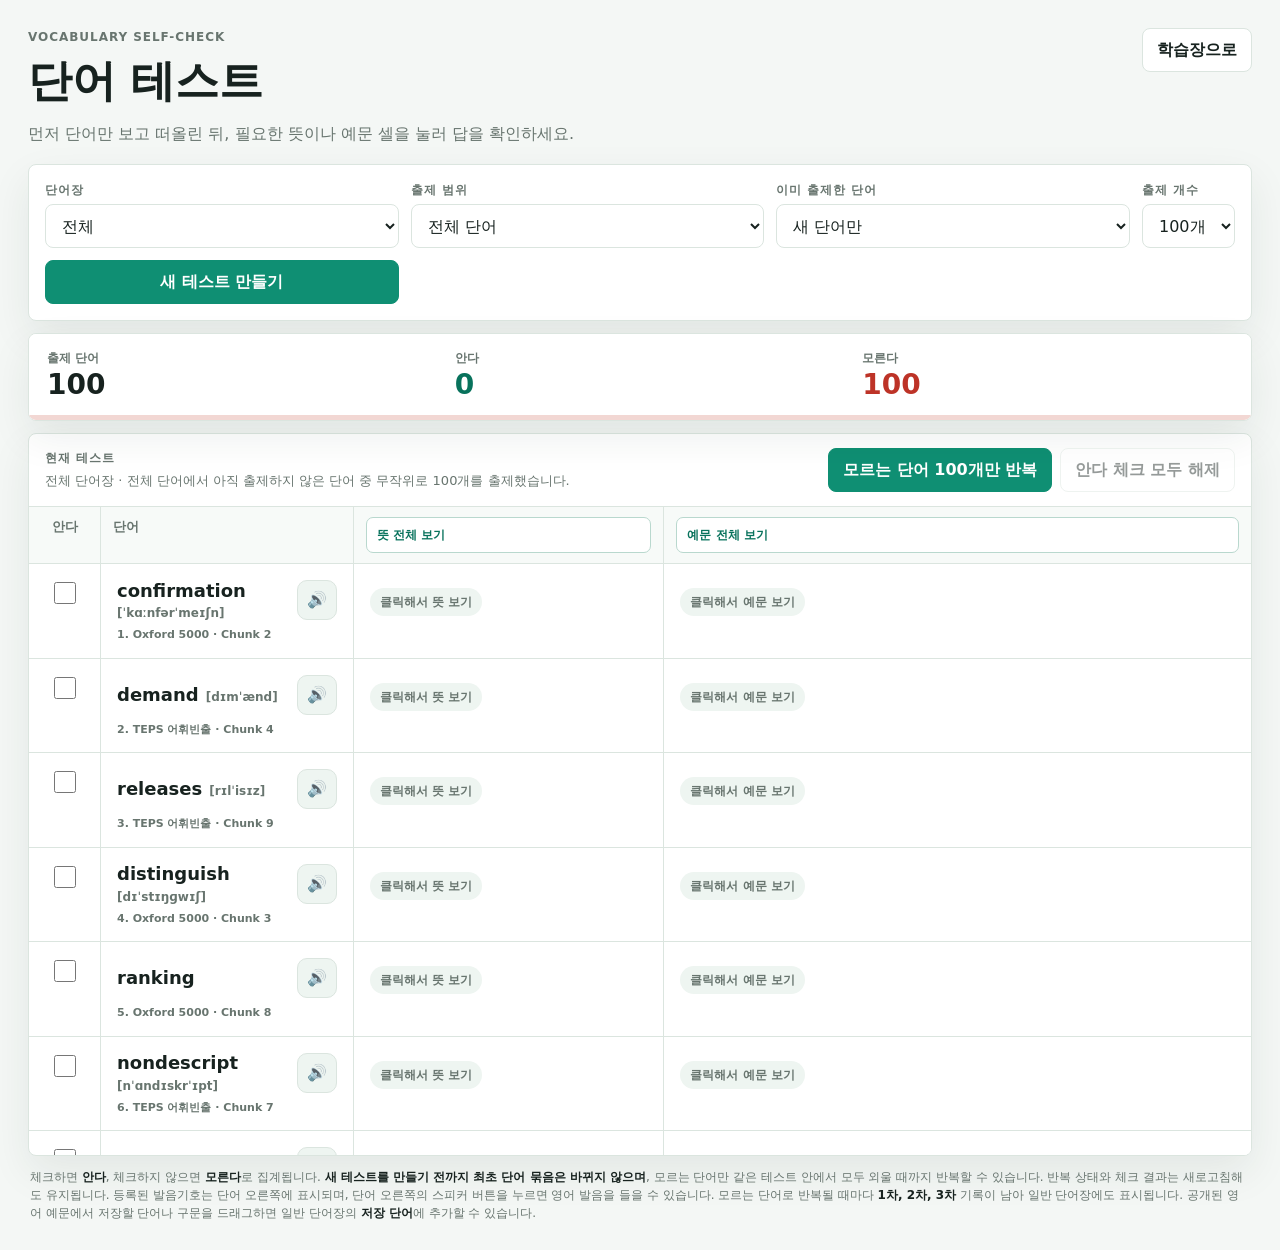
==== commit 1f2b9e22: "Add option to exclude already-tested words New "이미 출제한 단어" dropdown on the test page lets users pick" ====
--- a/test.html
+++ b/test.html
@@ -4,8 +4,8 @@
     <meta charset="utf-8">
     <meta name="viewport" content="width=device-width, initial-scale=1">
     <title>단어 테스트 | 단어 반복 연습장</title>
-    <link rel="stylesheet" href="src/styles.css?v=20260724-test-example-save">
-    <link rel="stylesheet" href="src/test.css?v=20260724-test-example-save">
+    <link rel="stylesheet" href="src/styles.css?v=20260724-test-new-only">
+    <link rel="stylesheet" href="src/test.css?v=20260724-test-new-only">
   </head>
   <body>
     <div class="shell test-shell">
@@ -38,6 +38,13 @@
           <select id="testScopeSelect">
             <option value="studied">학습 기록 있는 단어</option>
             <option value="all">전체 단어</option>
+          </select>
+        </label>
+        <label>
+          <span class="field-label">이미 출제한 단어</span>
+          <select id="testNoveltySelect">
+            <option value="new">새 단어만</option>
+            <option value="all">포함해서 랜덤</option>
           </select>
         </label>
         <label>
@@ -149,7 +156,7 @@
       aria-atomic="true"
     ></div>
 
-    <script src="src/words-data.js?v=20260724-test-example-save"></script>
-    <script src="src/test.js?v=20260724-test-example-save"></script>
+    <script src="src/words-data.js?v=20260724-test-new-only"></script>
+    <script src="src/test.js?v=20260724-test-new-only"></script>
   </body>
 </html>
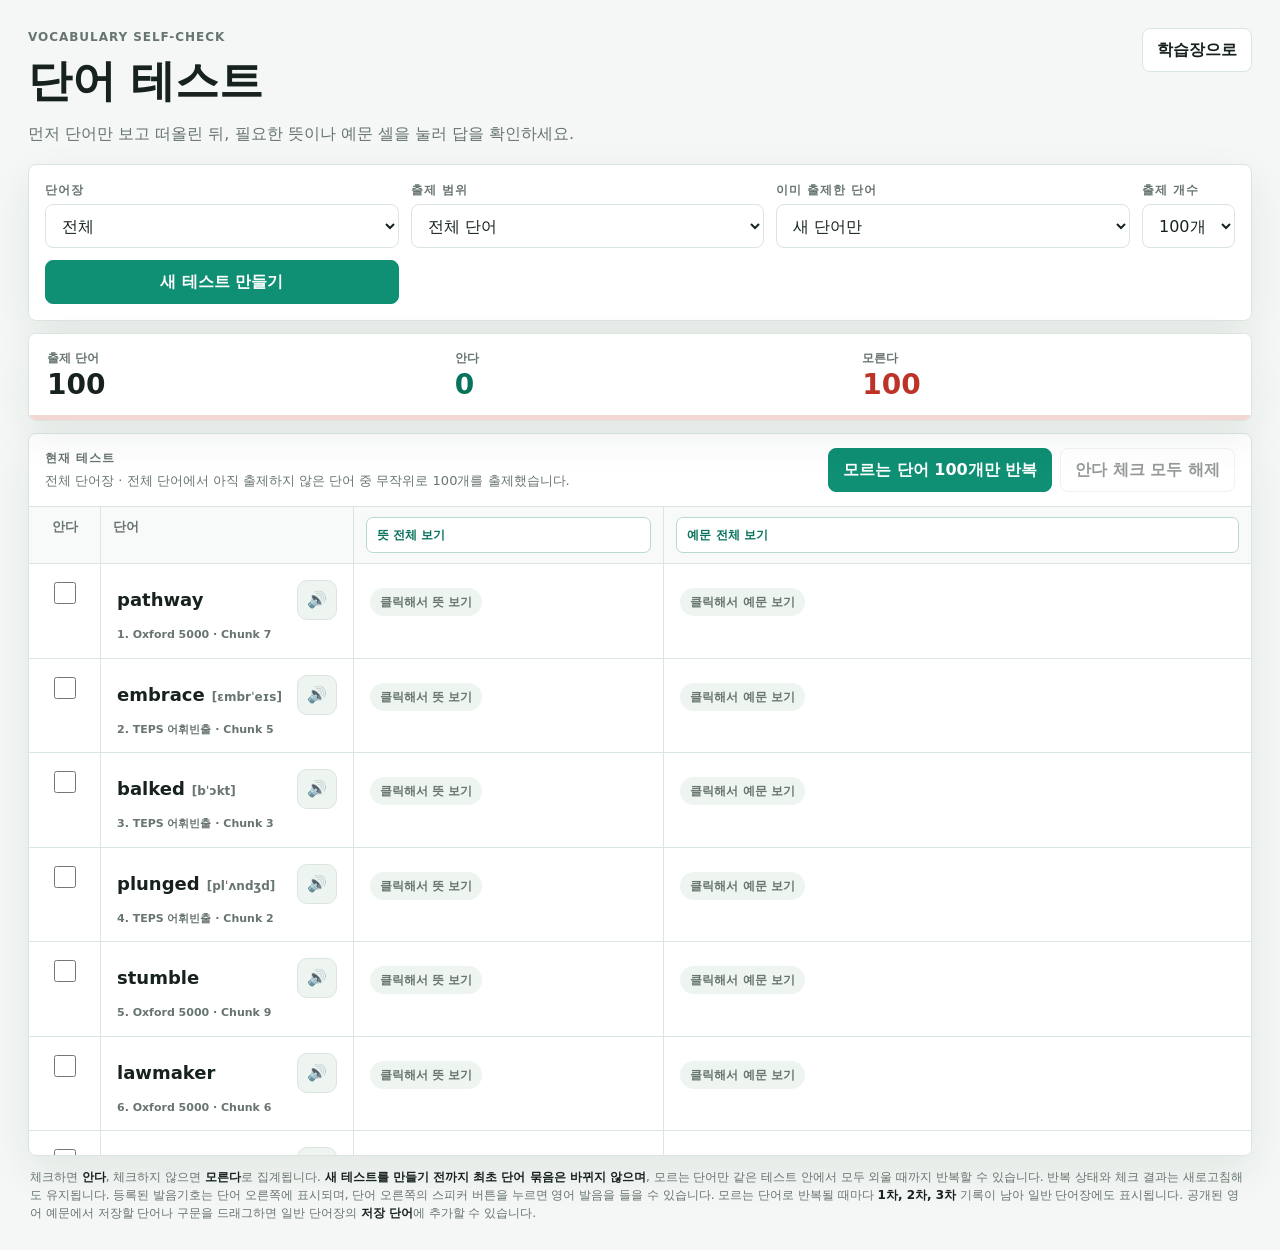
==== commit 760da303: "Add TOEFLVOCA word list with a 15-day chunk cycle Parse the scanned Hackers TOEFL Vocabulary book in" ====
--- a/test.html
+++ b/test.html
@@ -31,6 +31,7 @@
             <option value="connectors">TEPS 접속사</option>
             <option value="oxford5000">Oxford 5000</option>
             <option value="awl">AWL570</option>
+            <option value="toefl">TOEFLVOCA</option>
           </select>
         </label>
         <label>
--- a/src/styles.css
+++ b/src/styles.css
@@ -213,9 +213,23 @@
 
 .chunk-strip {
   display: flex;
+  flex-direction: column;
+  gap: 10px;
+  margin-top: 8px;
+}
+
+.chunk-cycle {
+  display: flex;
   gap: 8px;
   flex-wrap: wrap;
-  margin-top: 8px;
+  align-items: center;
+}
+
+.chunk-cycle-label {
+  flex-basis: 100%;
+  color: var(--muted);
+  font-size: 11px;
+  font-weight: 800;
 }
 
 .chunk-chip {
@@ -428,6 +442,52 @@
 
 .expression-box strong {
   overflow-wrap: anywhere;
+}
+
+.thesaurus-box {
+  display: grid;
+  gap: 10px;
+  border: 1px solid var(--line);
+  border-radius: 8px;
+  padding: 14px 16px;
+  margin-top: 12px;
+  background: var(--surface-soft);
+}
+
+.thesaurus-group {
+  display: grid;
+  grid-template-columns: 52px 1fr;
+  gap: 12px;
+  align-items: baseline;
+}
+
+.thesaurus-group > span {
+  color: var(--muted);
+  font-size: 13px;
+  font-weight: 800;
+}
+
+.thesaurus-group ul {
+  display: grid;
+  gap: 4px;
+  margin: 0;
+  padding: 0;
+  list-style: none;
+}
+
+.thesaurus-group li {
+  display: flex;
+  gap: 8px;
+  align-items: baseline;
+  font-weight: 700;
+  overflow-wrap: anywhere;
+}
+
+.thesaurus-pos {
+  color: var(--muted);
+  font-size: 12px;
+  font-weight: 800;
+  white-space: nowrap;
 }
 
 .hidden-panel {
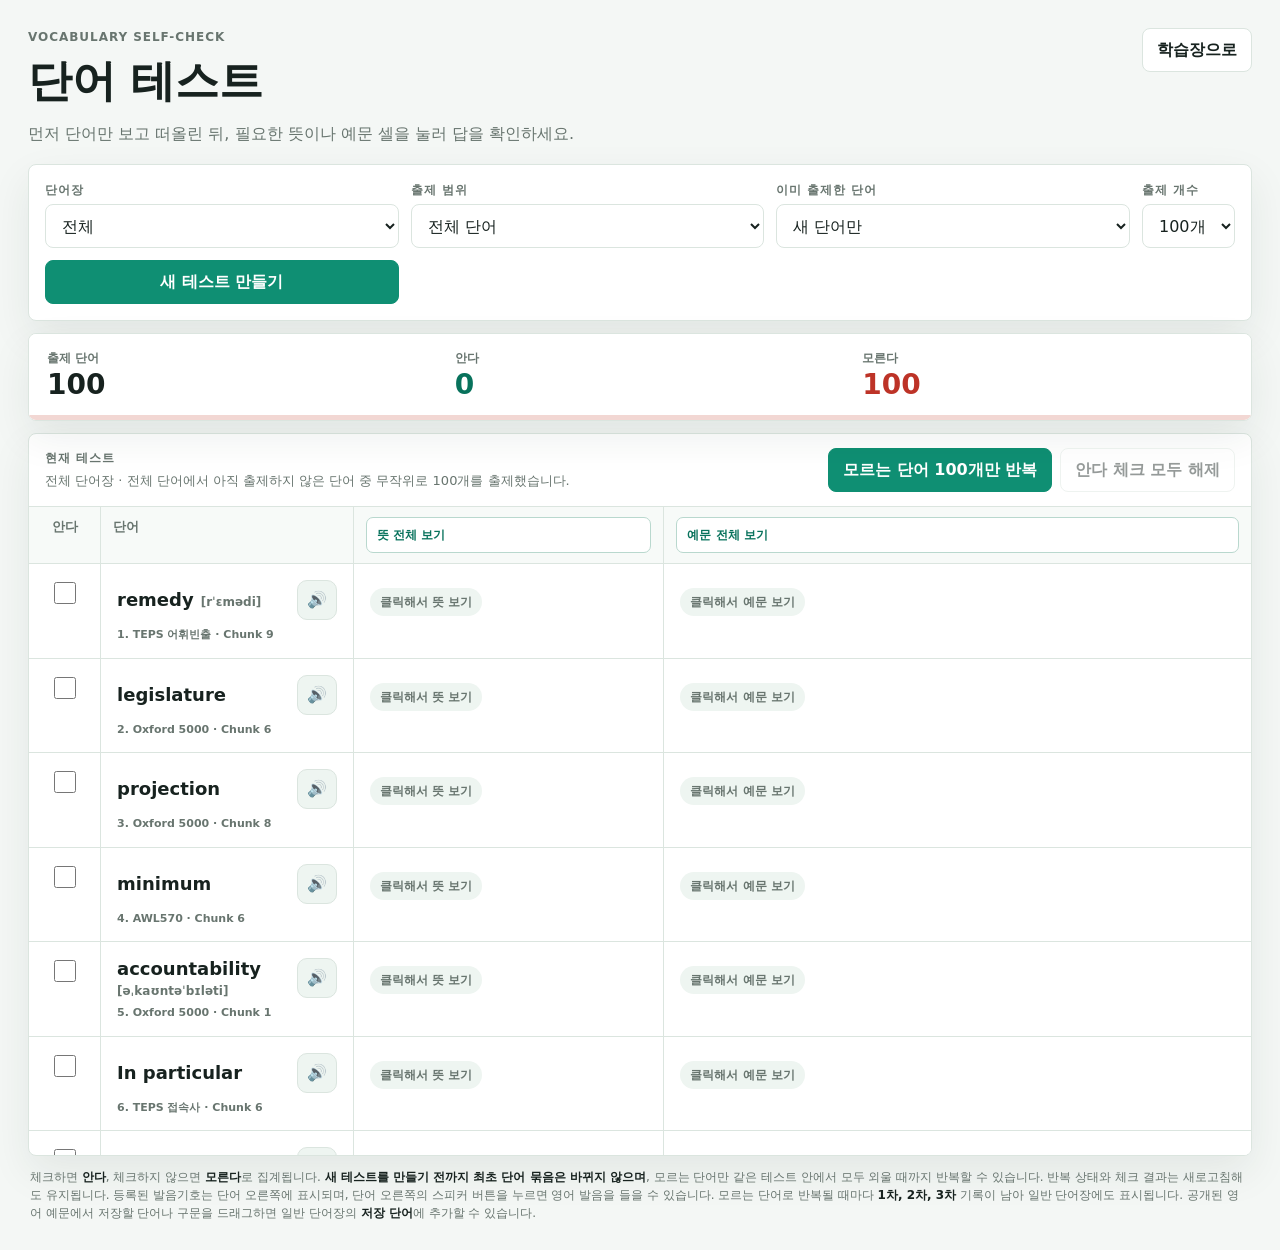
==== commit 15eb8c6e: "Add SUPERVOCA word list with a 15-day chunk cycle Parse the scanned Hackers Super Vocabulary book in" ====
--- a/test.html
+++ b/test.html
@@ -32,6 +32,7 @@
             <option value="oxford5000">Oxford 5000</option>
             <option value="awl">AWL570</option>
             <option value="toefl">TOEFLVOCA</option>
+            <option value="supervoca">SUPERVOCA</option>
           </select>
         </label>
         <label>
--- a/src/styles.css
+++ b/src/styles.css
@@ -444,6 +444,29 @@
   overflow-wrap: anywhere;
 }
 
+.definition-box {
+  display: grid;
+  grid-template-columns: 52px 1fr;
+  gap: 12px;
+  align-items: baseline;
+  border: 1px solid var(--line);
+  border-radius: 8px;
+  padding: 12px 16px;
+  margin-top: 12px;
+  background: var(--surface-soft);
+}
+
+.definition-box span {
+  color: var(--muted);
+  font-size: 13px;
+  font-weight: 800;
+}
+
+.definition-box strong {
+  font-weight: 700;
+  overflow-wrap: anywhere;
+}
+
 .thesaurus-box {
   display: grid;
   gap: 10px;
